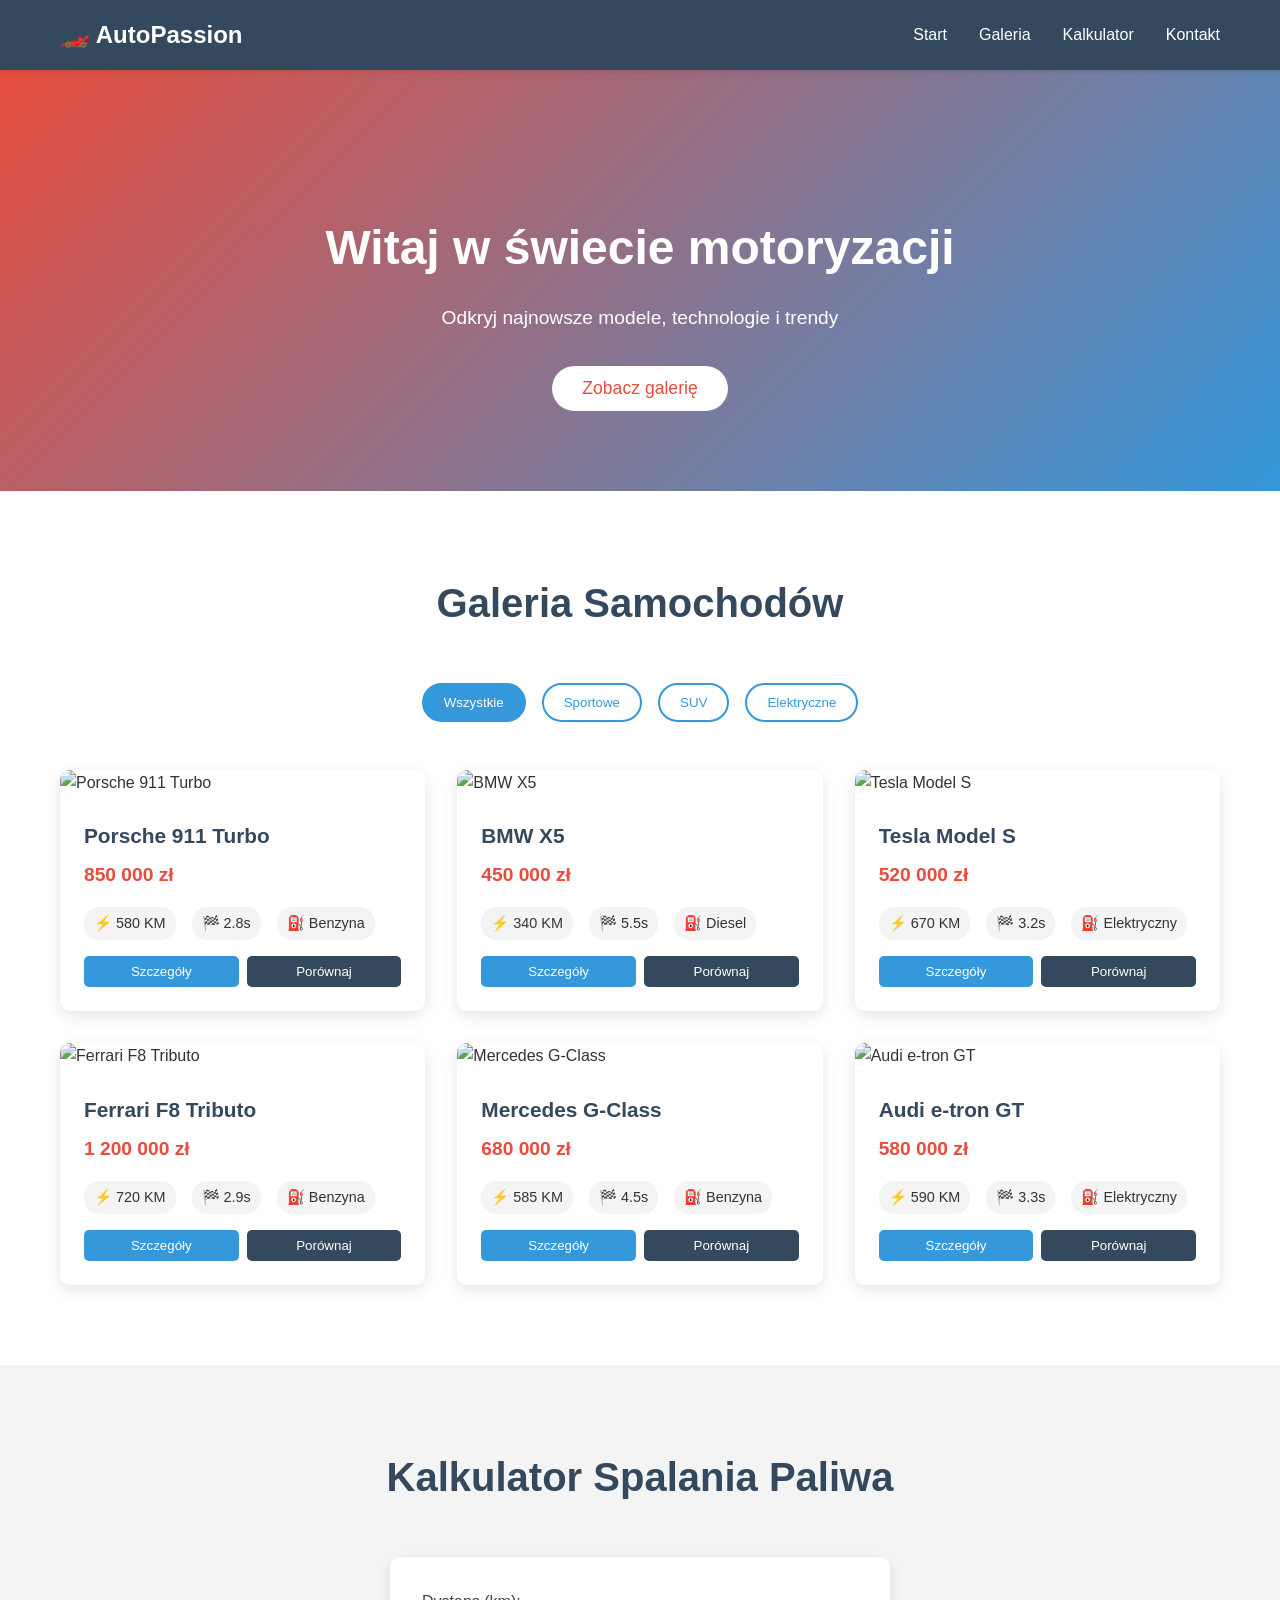
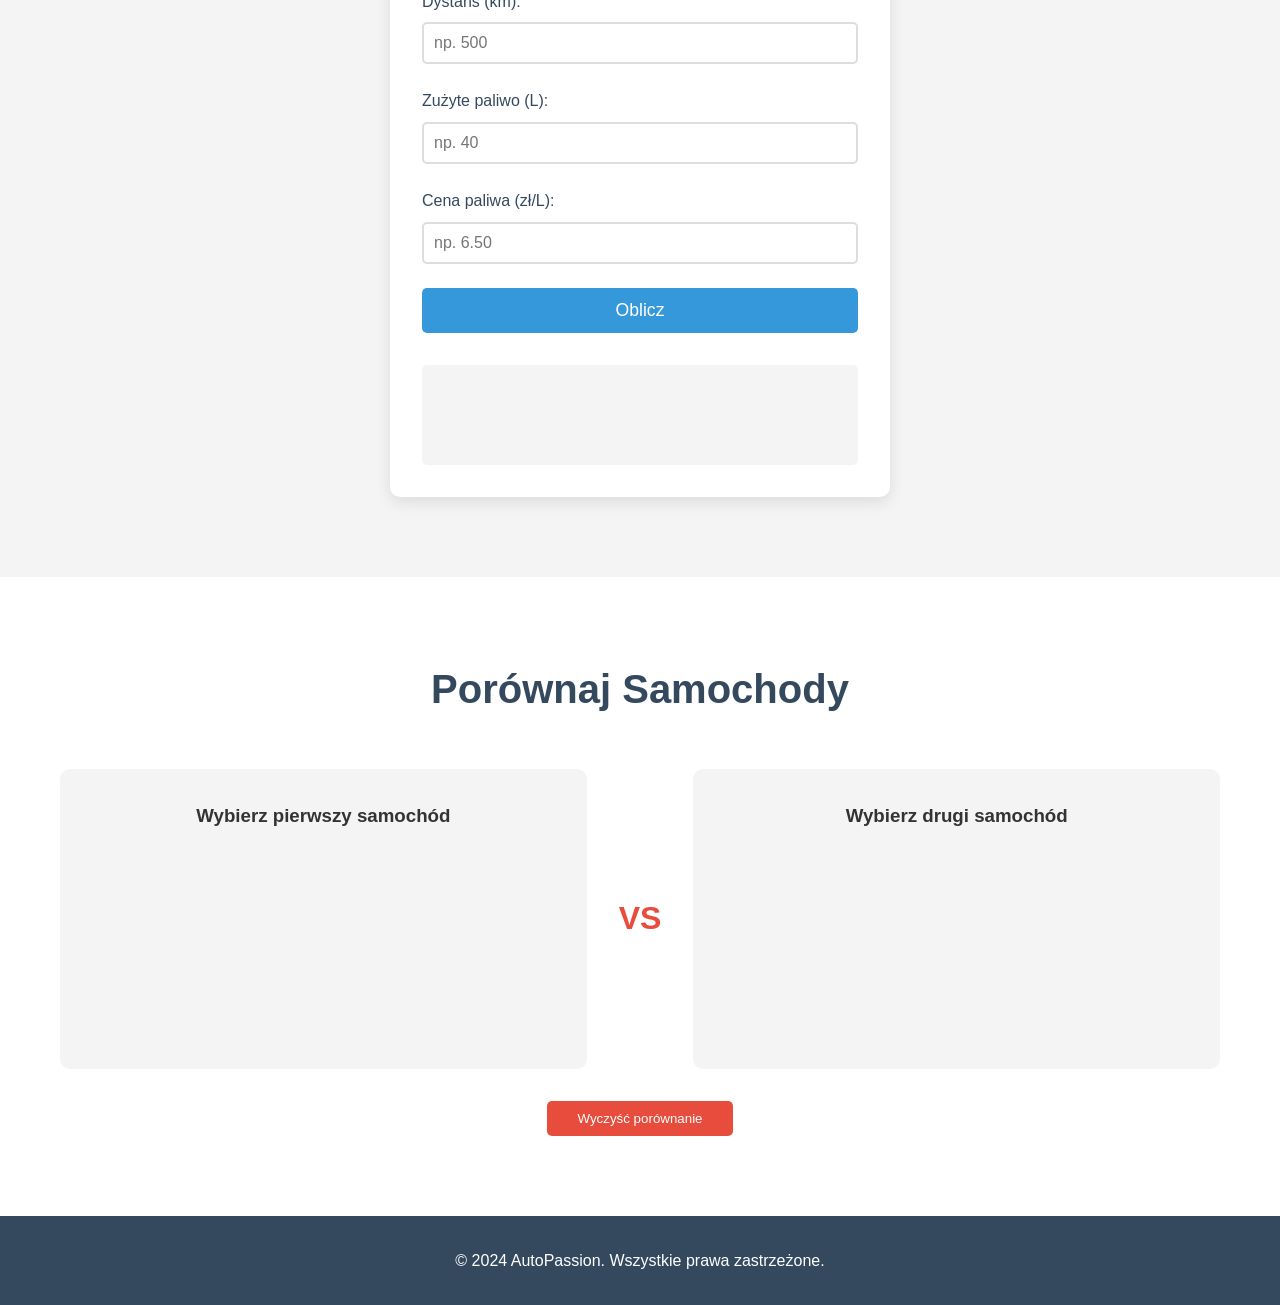
==== index.html @ 0f90744b "POMELO" ====
<!DOCTYPE html>
<html lang="pl">
<head>
    <meta charset="UTF-8">
    <meta name="viewport" content="width=device-width, initial-scale=1.0">
    <title>AutoPassion - Portal Motoryzacyjny</title>
    <link rel="stylesheet" href="style.css">
</head>
<body>
    <!-- Nawigacja -->
    <nav class="navbar">
        <div class="container">
            <div class="logo">
                <h1>🏎️ AutoPassion</h1>
            </div>
            <ul class="nav-menu">
                <li><a href="#home">Start</a></li>
                <li><a href="#gallery">Galeria</a></li>
                <li><a href="#calculator">Kalkulator</a></li>
                <li><a href="#contact">Kontakt</a></li>
            </ul>
            <div class="hamburger">
                <span></span>
                <span></span>
                <span></span>
            </div>
        </div>
    </nav>

    <!-- Sekcja główna -->
    <section id="home" class="hero">
        <div class="container">
            <h2 class="hero-title">Witaj w świecie motoryzacji</h2>
            <p class="hero-subtitle">Odkryj najnowsze modele, technologie i trendy</p>
            <button class="cta-button" onclick="scrollToGallery()">Zobacz galerię</button>
        </div>
    </section>

    <!-- Galeria samochodów -->
    <section id="gallery" class="gallery">
        <div class="container">
            <h2>Galeria Samochodów</h2>
            <div class="filter-buttons">
                <button class="filter-btn active" onclick="filterCars('all')">Wszystkie</button>
                <button class="filter-btn" onclick="filterCars('sport')">Sportowe</button>
                <button class="filter-btn" onclick="filterCars('suv')">SUV</button>
                <button class="filter-btn" onclick="filterCars('electric')">Elektryczne</button>
            </div>
            <div class="cars-grid" id="carsGrid">
                <!-- Karty samochodów będą generowane przez JavaScript -->
            </div>
        </div>
    </section>

    <!-- Kalkulator spalania -->
    <section id="calculator" class="calculator-section">
        <div class="container">
            <h2>Kalkulator Spalania Paliwa</h2>
            <div class="calculator">
                <div class="calc-input">
                    <label for="distance">Dystans (km):</label>
                    <input type="number" id="distance" placeholder="np. 500">
                </div>
                <div class="calc-input">
                    <label for="fuel">Zużyte paliwo (L):</label>
                    <input type="number" id="fuel" placeholder="np. 40">
                </div>
                <div class="calc-input">
                    <label for="price">Cena paliwa (zł/L):</label>
                    <input type="number" id="price" step="0.01" placeholder="np. 6.50">
                </div>
                <button class="calc-button" onclick="calculateFuel()">Oblicz</button>
                <div id="result" class="result"></div>
            </div>
        </div>
    </section>

    <!-- Porównywarka -->
    <section class="compare-section">
        <div class="container">
            <h2>Porównaj Samochody</h2>
            <div class="compare-container">
                <div class="compare-slot" id="compareSlot1">
                    <h3>Wybierz pierwszy samochód</h3>
                    <div class="compare-content"></div>
                </div>
                <div class="vs">VS</div>
                <div class="compare-slot" id="compareSlot2">
                    <h3>Wybierz drugi samochód</h3>
                    <div class="compare-content"></div>
                </div>
            </div>
            <button class="clear-compare" onclick="clearComparison()">Wyczyść porównanie</button>
        </div>
    </section>

    <!-- Modal szczegółów -->
    <div id="carModal" class="modal">
        <div class="modal-content">
            <span class="close" onclick="closeModal()">&times;</span>
            <div id="modalBody"></div>
        </div>
    </div>

    <!-- Stopka -->
    <footer>
        <div class="container">
            <p>&copy; 2024 AutoPassion. Wszystkie prawa zastrzeżone.</p>
        </div>
    </footer>

    <script src="script.js"></script>
</body>
</html>
---- style.css ----
* {
    margin: 0;
    padding: 0;
    box-sizing: border-box;
}

:root {
    --primary-color: #e74c3c;
    --secondary-color: #34495e;
    --accent-color: #3498db;
    --text-color: #333;
    --bg-color: #f4f4f4;
    --white: #ffffff;
}

body {
    font-family: 'Segoe UI', Tahoma, Geneva, Verdana, sans-serif;
    line-height: 1.6;
    color: var(--text-color);
    background-color: var(--bg-color);
}

.container {
    max-width: 1200px;
    margin: 0 auto;
    padding: 0 20px;
}

/* Nawigacja */
.navbar {
    background: var(--secondary-color);
    padding: 1rem 0;
    position: fixed;
    width: 100%;
    top: 0;
    z-index: 1000;
    box-shadow: 0 2px 5px rgba(0,0,0,0.1);
}

.navbar .container {
    display: flex;
    justify-content: space-between;
    align-items: center;
}

.logo h1 {
    color: var(--white);
    font-size: 1.5rem;
}

.nav-menu {
    display: flex;
    list-style: none;
    gap: 2rem;
}

.nav-menu a {
    color: var(--white);
    text-decoration: none;
    transition: color 0.3s;
}

.nav-menu a:hover {
    color: var(--accent-color);
}

.hamburger {
    display: none;
    flex-direction: column;
    cursor: pointer;
}

.hamburger span {
    width: 25px;
    height: 3px;
    background: var(--white);
    margin: 3px 0;
    transition: 0.3s;
}

/* Hero Section */
.hero {
    background: linear-gradient(135deg, var(--primary-color), var(--accent-color));
    color: var(--white);
    padding: 150px 0 80px;
    text-align: center;
    margin-top: 60px;
}

.hero-title {
    font-size: 3rem;
    margin-bottom: 1rem;
    animation: fadeInUp 1s;
}

.hero-subtitle {
    font-size: 1.2rem;
    margin-bottom: 2rem;
    animation: fadeInUp 1s 0.3s backwards;
}

.cta-button {
    background: var(--white);
    color: var(--primary-color);
    padding: 12px 30px;
    border: none;
    border-radius: 25px;
    font-size: 1.1rem;
    cursor: pointer;
    transition: transform 0.3s, box-shadow 0.3s;
    animation: fadeInUp 1s 0.6s backwards;
}

.cta-button:hover {
    transform: translateY(-3px);
    box-shadow: 0 5px 15px rgba(0,0,0,0.2);
}

/* Galeria */
.gallery {
    padding: 80px 0;
    background: var(--white);
}

.gallery h2 {
    text-align: center;
    font-size: 2.5rem;
    margin-bottom: 3rem;
    color: var(--secondary-color);
}

.filter-buttons {
    display: flex;
    justify-content: center;
    gap: 1rem;
    margin-bottom: 3rem;
    flex-wrap: wrap;
}

.filter-btn {
    padding: 10px 20px;
    border: 2px solid var(--accent-color);
    background: var(--white);
    color: var(--accent-color);
    border-radius: 25px;
    cursor: pointer;
    transition: all 0.3s;
}

.filter-btn.active,
.filter-btn:hover {
    background: var(--accent-color);
    color: var(--white);
}

.cars-grid {
    display: grid;
    grid-template-columns: repeat(auto-fit, minmax(300px, 1fr));
    gap: 2rem;
}

.car-card {
    background: var(--white);
    border-radius: 10px;
    overflow: hidden;
    box-shadow: 0 5px 15px rgba(0,0,0,0.1);
    transition: transform 0.3s, box-shadow 0.3s;
    cursor: pointer;
}

.car-card:hover {
    transform: translateY(-5px);
    box-shadow: 0 10px 25px rgba(0,0,0,0.15);
}

.car-image {
    width: 100%;
    height: 200px;
    object-fit: cover;
}

.car-info {
    padding: 1.5rem;
}

.car-name {
    font-size: 1.3rem;
    margin-bottom: 0.5rem;
    color: var(--secondary-color);
}

.car-price {
    color: var(--primary-color);
    font-size: 1.2rem;
    font-weight: bold;
    margin-bottom: 1rem;
}

.car-specs {
    display: flex;
    gap: 1rem;
    margin-bottom: 1rem;
    flex-wrap: wrap;
}

.spec-badge {
    background: var(--bg-color);
    padding: 5px 10px;
    border-radius: 15px;
    font-size: 0.9rem;
}

.card-buttons {
    display: flex;
    gap: 0.5rem;
}

.btn {
    flex: 1;
    padding: 8px 15px;
    border: none;
    border-radius: 5px;
    cursor: pointer;
    transition: opacity 0.3s;
}

.btn-details {
    background: var(--accent-color);
    color: var(--white);
}

.btn-compare {
    background: var(--secondary-color);
    color: var(--white);
}

.btn:hover {
    opacity: 0.8;
}

/* Kalkulator */
.calculator-section {
    padding: 80px 0;
    background: var(--bg-color);
}

.calculator-section h2 {
    text-align: center;
    font-size: 2.5rem;
    margin-bottom: 3rem;
    color: var(--secondary-color);
}

.calculator {
    max-width: 500px;
    margin: 0 auto;
    background: var(--white);
    padding: 2rem;
    border-radius: 10px;
    box-shadow: 0 5px 15px rgba(0,0,0,0.1);
}

.calc-input {
    margin-bottom: 1.5rem;
}

.calc-input label {
    display: block;
    margin-bottom: 0.5rem;
    color: var(--secondary-color);
}

.calc-input input {
    width: 100%;
    padding: 10px;
    border: 2px solid #ddd;
    border-radius: 5px;
    font-size: 1rem;
}

.calc-button {
    width: 100%;
    padding: 12px;
    background: var(--accent-color);
    color: var(--white);
    border: none;
    border-radius: 5px;
    font-size: 1.1rem;
    cursor: pointer;
    transition: background 0.3s;
}

.calc-button:hover {
    background: #2980b9;
}

.result {
    margin-top: 2rem;
    padding: 1.5rem;
    background: var(--bg-color);
    border-radius: 5px;
    text-align: center;
    min-height: 100px;
}

/* Porównywarka */
.compare-section {
    padding: 80px 0;
    background: var(--white);
}

.compare-section h2 {
    text-align: center;
    font-size: 2.5rem;
    margin-bottom: 3rem;
    color: var(--secondary-color);
}

.compare-container {
    display: grid;
    grid-template-columns: 1fr auto 1fr;
    gap: 2rem;
    align-items: center;
}

.compare-slot {
    background: var(--bg-color);
    padding: 2rem;
    border-radius: 10px;
    min-height: 300px;
    text-align: center;
}

.vs {
    font-size: 2rem;
    font-weight: bold;
    color: var(--primary-color);
}

.clear-compare {
    display: block;
    margin: 2rem auto 0;
    padding: 10px 30px;
    background: var(--primary-color);
    color: var(--white);
    border: none;
    border-radius: 5px;
    cursor: pointer;
}

/* Modal */
.modal {
    display: none;
    position: fixed;
    z-index: 2000;
    left: 0;
    top: 0;
    width: 100%;
    height: 100%;
    background-color: rgba(0,0,0,0.7);
}

.modal-content {
    background-color: var(--white);
    margin: 5% auto;
    padding: 2rem;
    width: 90%;
    max-width: 800px;
    border-radius: 10px;
    position: relative;
    animation: modalFadeIn 0.3s;
}

.close {
    position: absolute;
    right: 20px;
    top: 10px;
    font-size: 35px;
    cursor: pointer;
    color: var(--secondary-color);
}

.close:hover {
    color: var(--primary-color);
}

/* Footer */
footer {
    background: var(--secondary-color);
    color: var(--white);
    text-align: center;
    padding: 2rem 0;
}

/* Animacje */
@keyframes fadeInUp {
    from {
        opacity: 0;
        transform: translateY(30px);
    }
    to {
        opacity: 1;
        transform: translateY(0);
    }
}

@keyframes modalFadeIn {
    from {
        opacity: 0;
        transform: scale(0.8);
    }
    to {
        opacity: 1;
        transform: scale(1);
    }
}

/* Responsywność */
@media (max-width: 768px) {
    .hamburger {
        display: flex;
    }
    
    .nav-menu {
        display: none;
    }
    
    .hero-title {
        font-size: 2rem;
    }
    
    .compare-container {
        grid-template-columns: 1fr;
    }
    
    .vs {
        transform: rotate(90deg);
        margin: 2rem 0;
    }
}
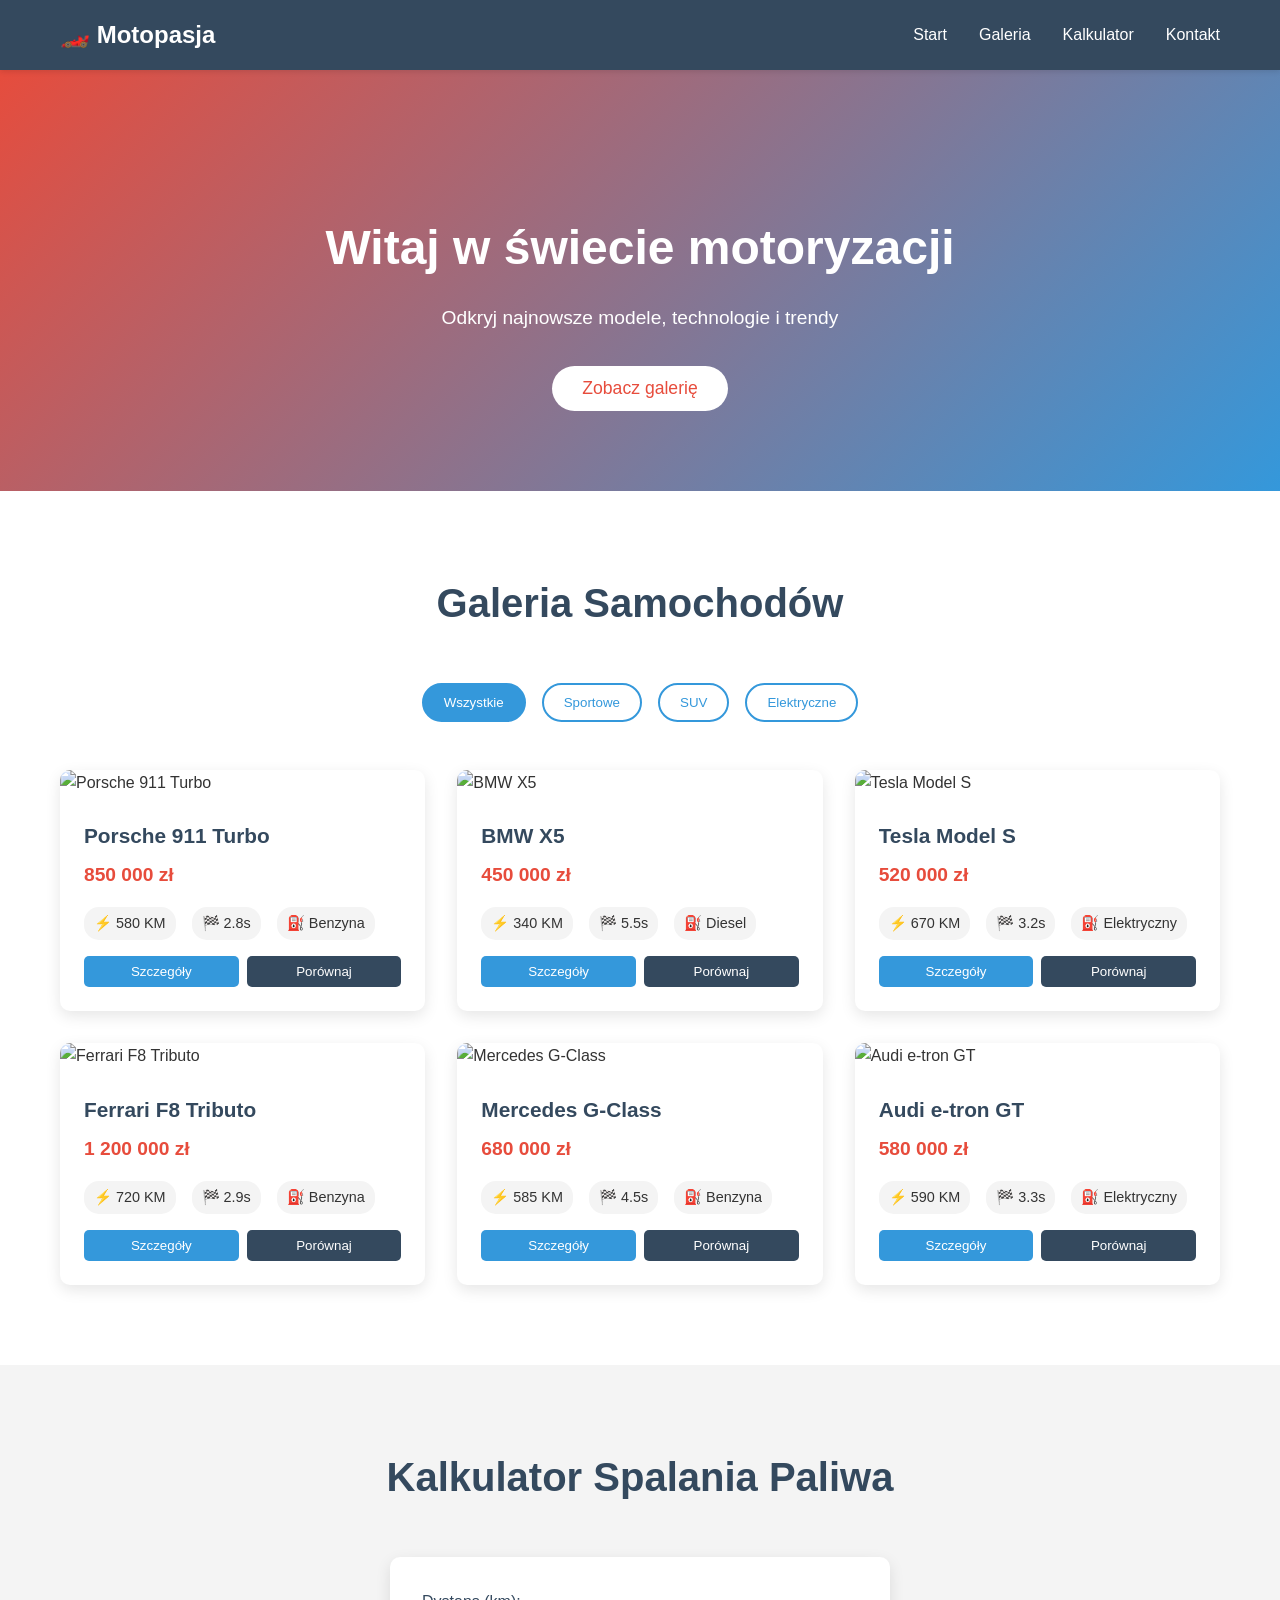
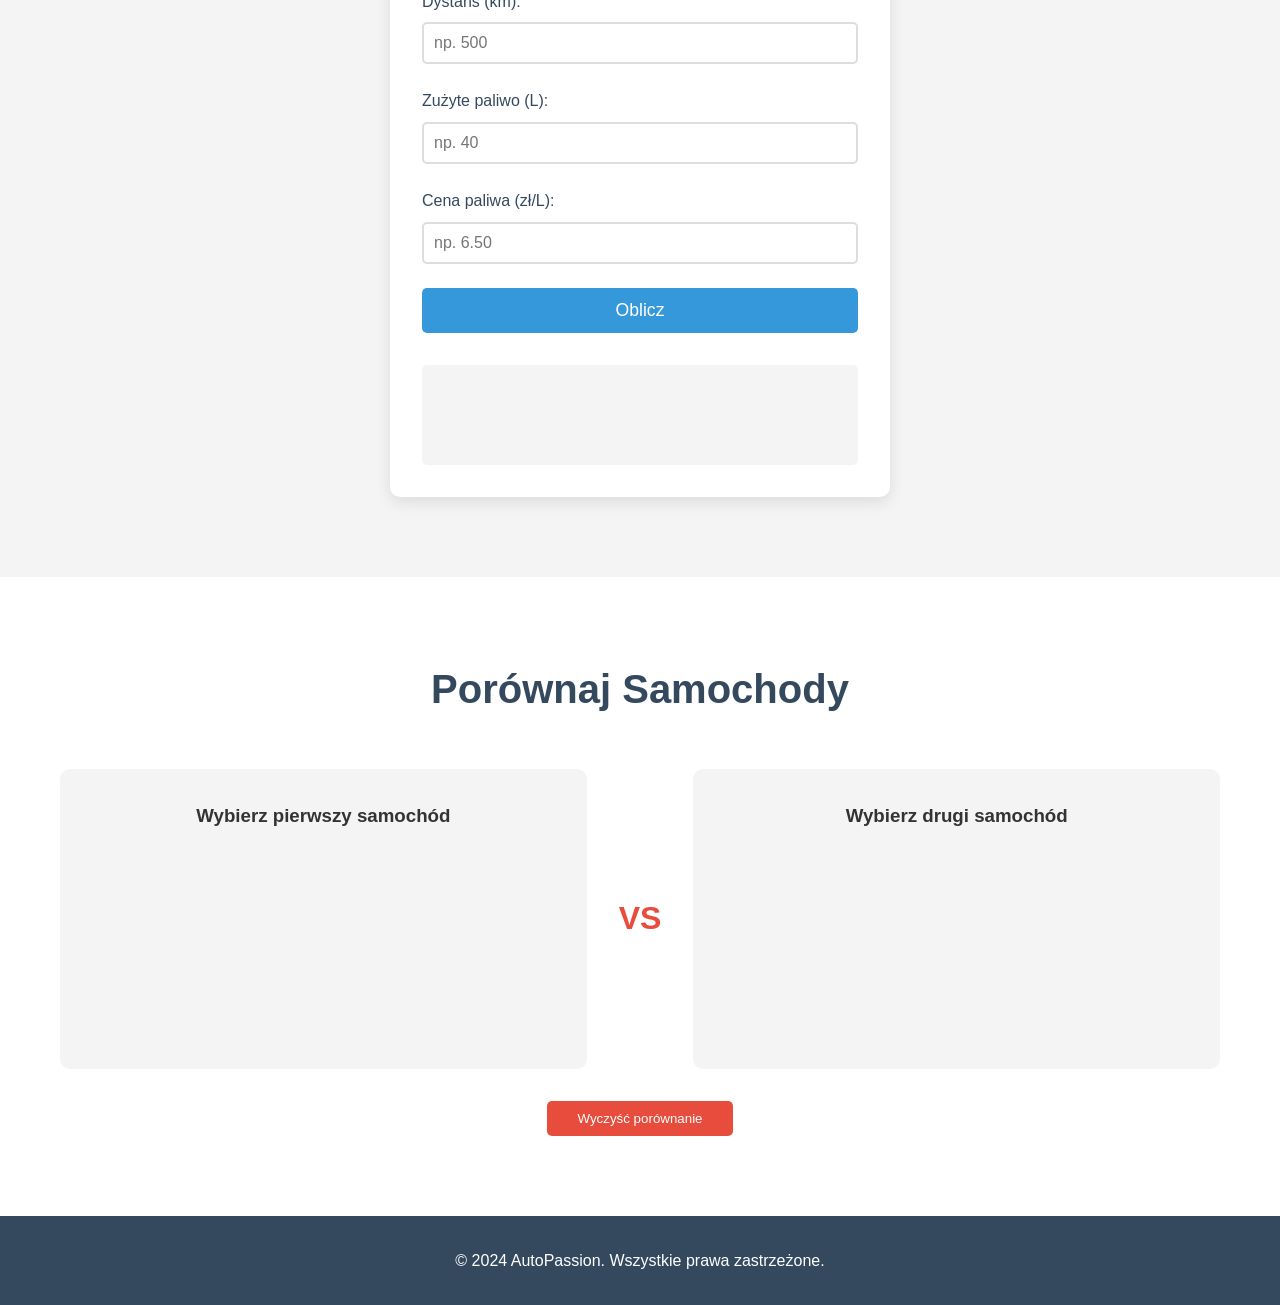
==== commit f5225e6e: "zmiana" ====
--- a/index.html
+++ b/index.html
@@ -11,7 +11,7 @@
     <nav class="navbar">
         <div class="container">
             <div class="logo">
-                <h1>🏎️ AutoPassion</h1>
+                <h1>🏎️ Motopasja</h1>
             </div>
             <ul class="nav-menu">
                 <li><a href="#home">Start</a></li>
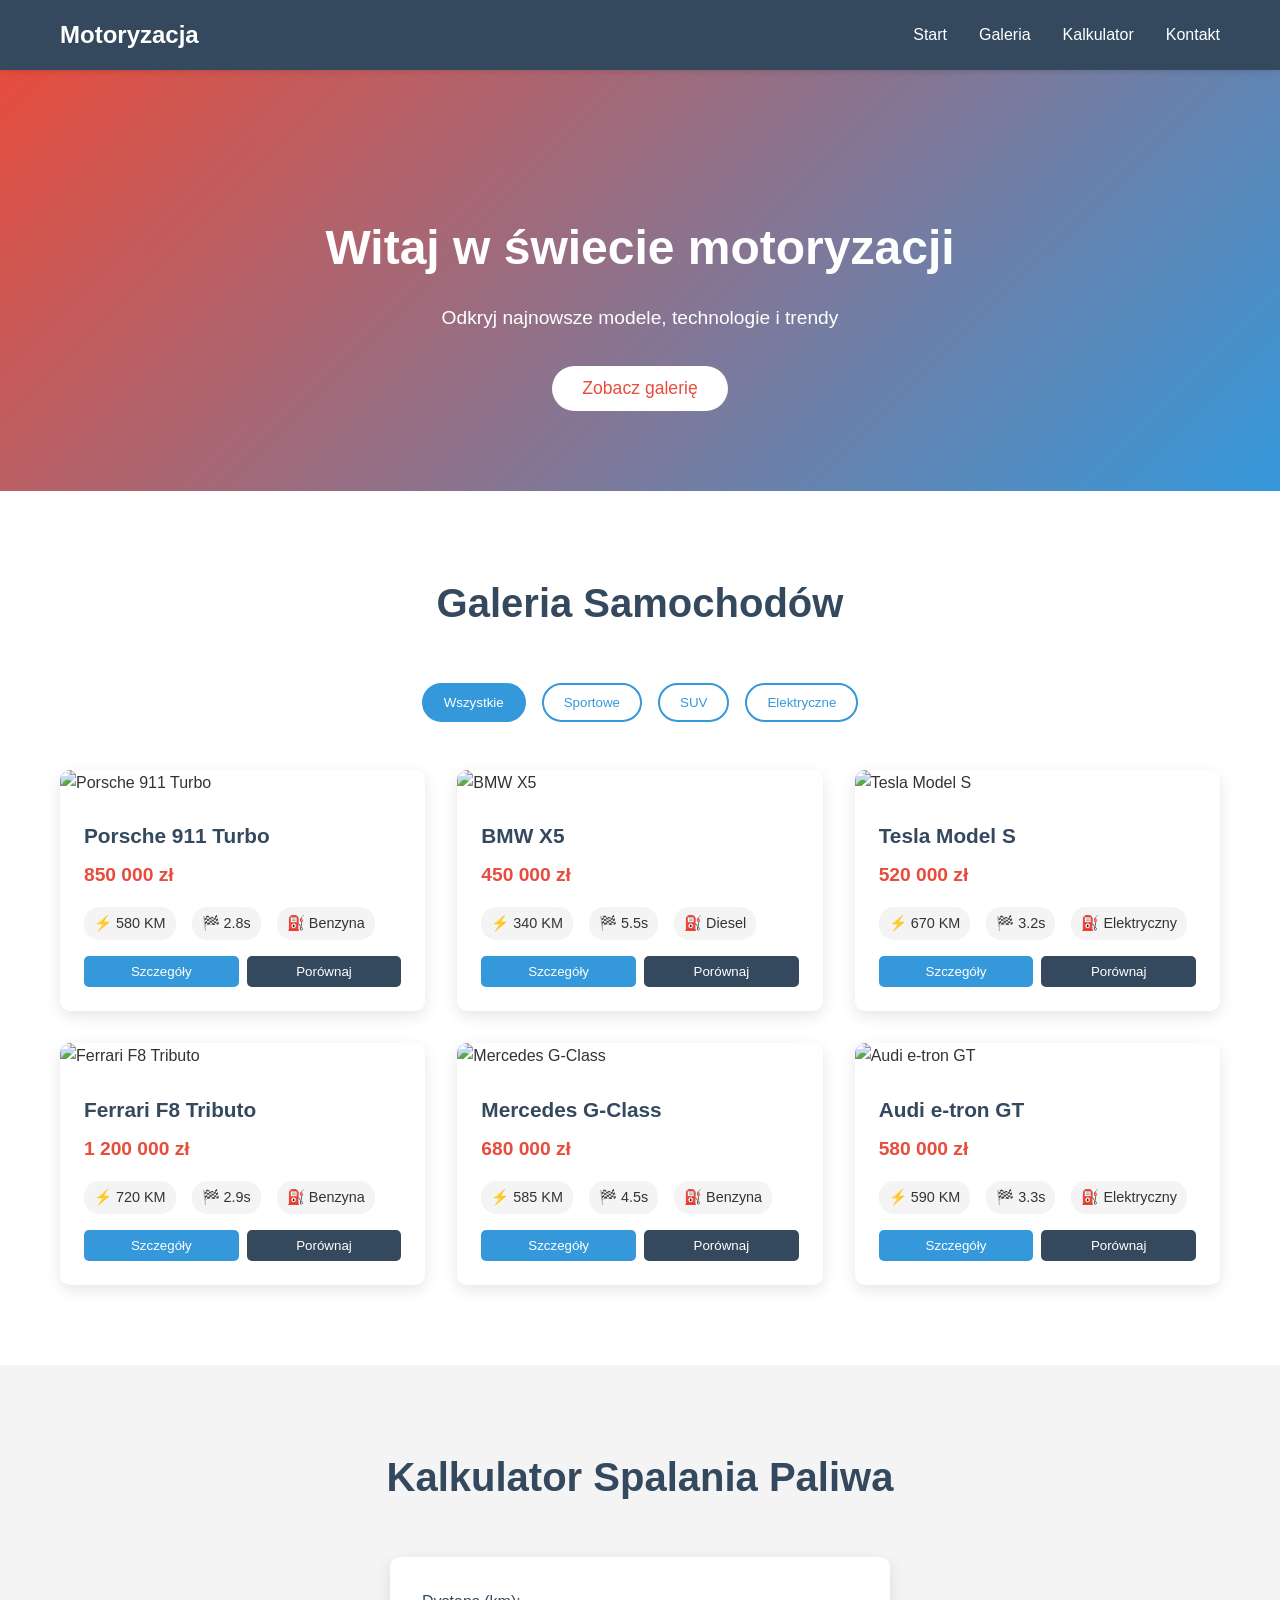
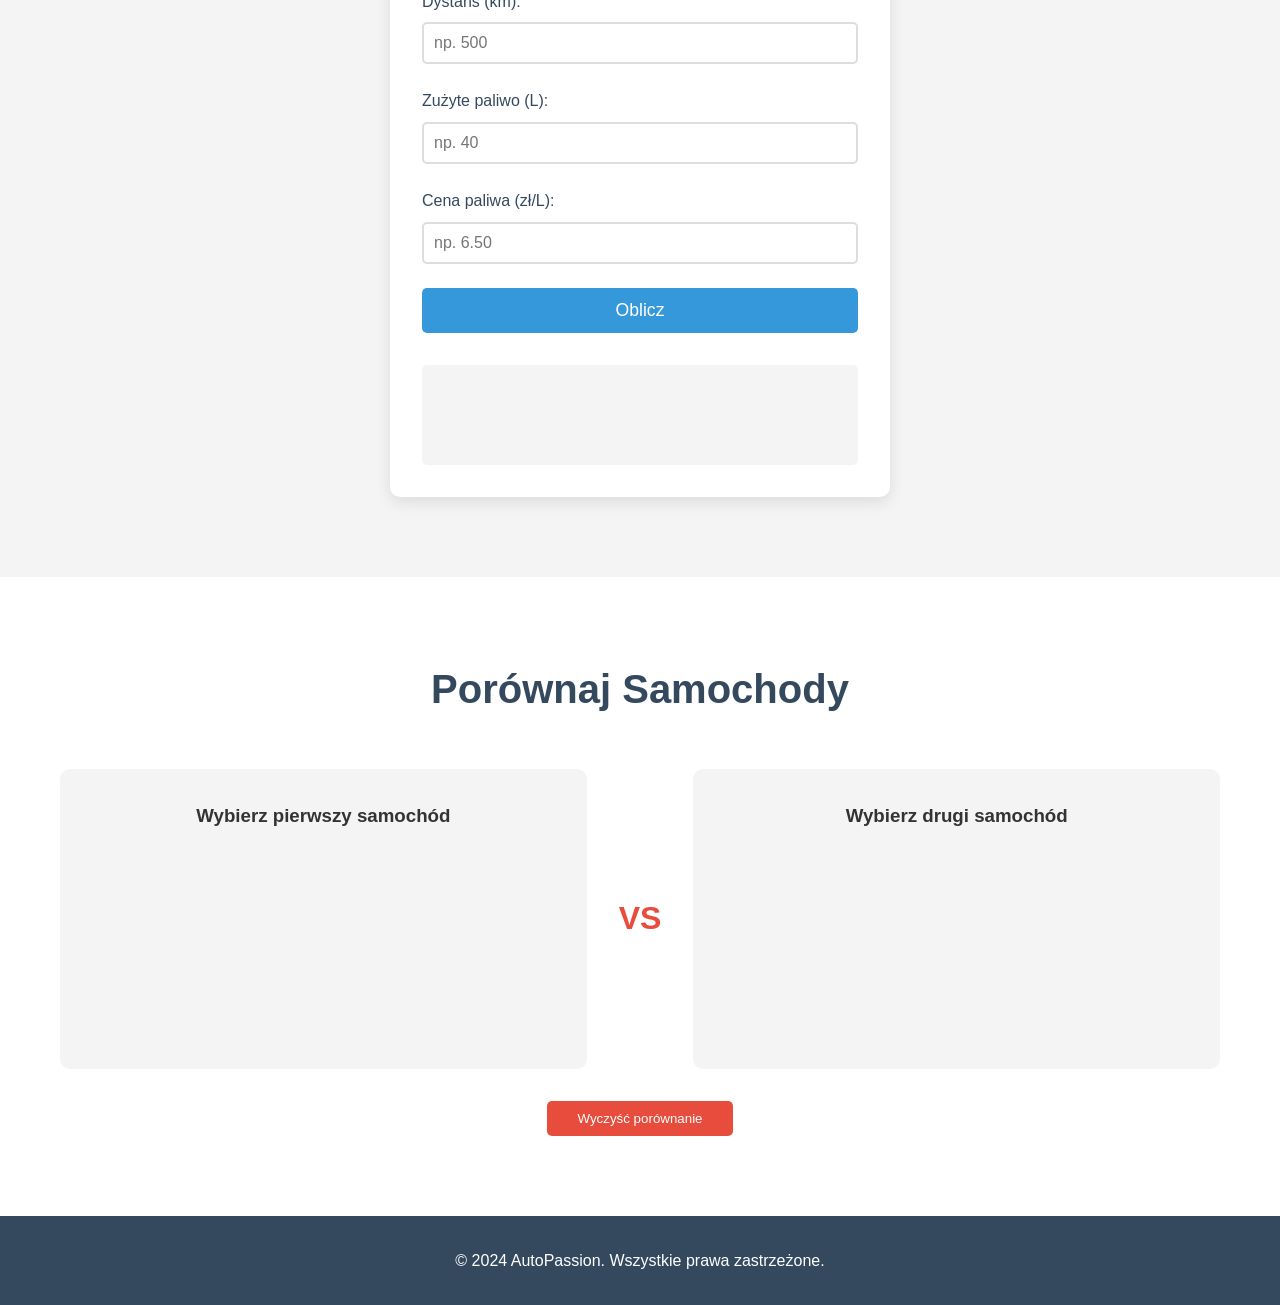
==== commit a4c7cf7c: "Z" ====
--- a/index.html
+++ b/index.html
@@ -11,7 +11,7 @@
     <nav class="navbar">
         <div class="container">
             <div class="logo">
-                <h1>🏎️ Motopasja</h1>
+                <h1>Motoryzacja</h1>
             </div>
             <ul class="nav-menu">
                 <li><a href="#home">Start</a></li>
